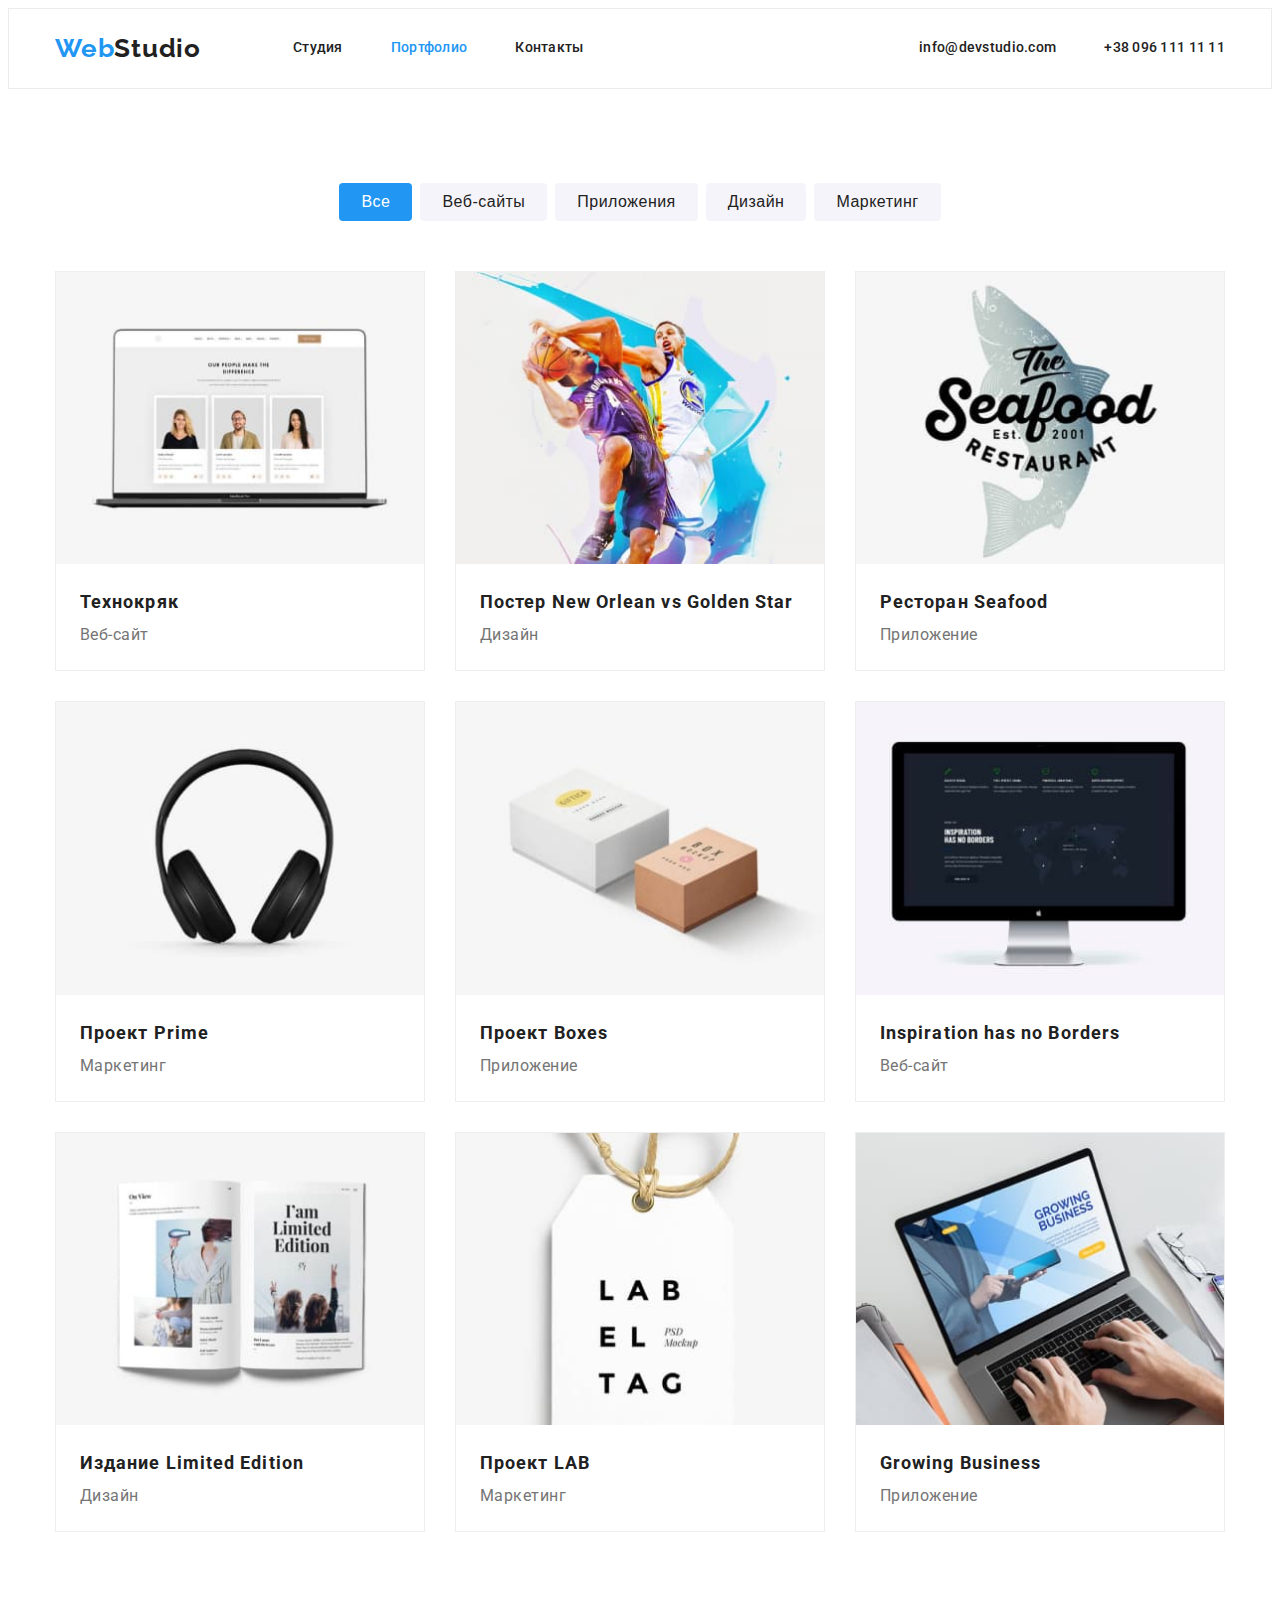
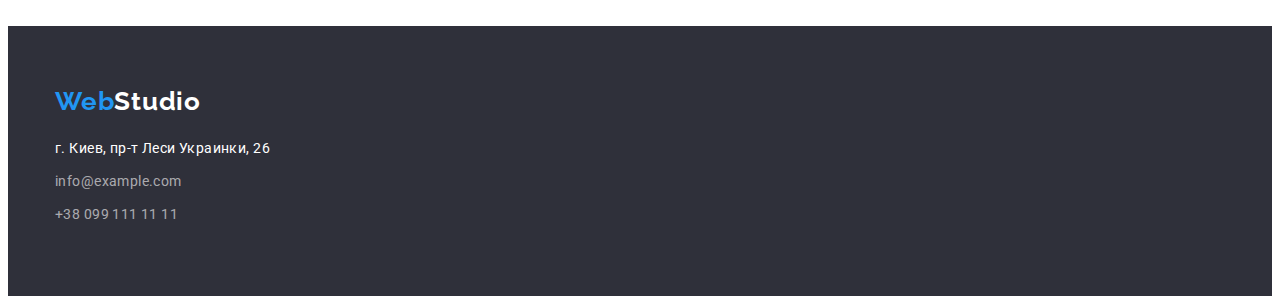
==== portfolio.html @ a5dec6ad "Finish" ====
<!DOCTYPE html>
<html lang="ru">
    <head>
        <meta charset="UTF-8" />
        <meta http-equiv="X-UA-Compatible" content="IE=edge" />
        <meta name="viewport" content="width=device-width, initial-scale=1.0" />
        <title>Document</title>
        <link rel="preconnect" href="https://fonts.gstatic.com" />
        <link
            href="https://fonts.googleapis.com/css2?family=Raleway:wght@700&family=Roboto:wght@400;500;700;900&display=swap"
            rel="stylesheet"
        />
        <link
            rel="stylesheet"
            href="https://cdnjs.cloudflare.com/ajax/libs/modern-normalize/1.1.0/modern-normalize.min.css"
            integrity="sha512-wpPYUAdjBVSE4KJnH1VR1HeZfpl1ub8YT/NKx4PuQ5NmX2tKuGu6U/JRp5y+Y8XG2tV+wKQpNHVUX03MfMFn9Q=="
            crossorigin="anonymous"
            referrerpolicy="no-referrer"
        />
        <link rel="stylesheet" href="./css/styles.css" />
    </head>
    <body>
        <!--Хедер-->
        <header class="header">
            <div class="container header-container">
                <nav class="navigation">
                    <a class="link logo-header" href=""
                        ><span class="header-icon-web">Web</span
                        ><span class="header-icon-studio">Studio</span></a
                    >
                    <ul class="list-item">
                        <li class="list item">
                            <a class="link list-item-link" href="./index.html"
                                >Студия</a
                            >
                        </li>
                        <li class="list item">
                            <a class="link list-item-link-current" href=""
                                >Портфолио</a
                            >
                        </li>
                        <li class="list item">
                            <a class="list-item-link link" href="">Контакты</a>
                        </li>
                    </ul>
                </nav>
                <ul class="list-item info">
                    <li class="list item">
                        <a
                            class="link list-item-link"
                            href="mailto:info@devstudio.com"
                            >info@devstudio.com</a
                        >
                    </li>
                    <li class="list items">
                        <a class="link list-item-link" href="tel:+380961111111"
                            >+38 096 111 11 11</a
                        >
                    </li>
                </ul>
            </div>
        </header>
        <!--Основна частина Портфоліо-->
        <main>
            <section class="main-portfolio container">
                <h1 class="visually-hidden">Скритий заголовок</h1>
                <h2 class="visually-hidden">Приклади наших робіт</h2>
                <ul class="button-class">
                    <li class="list list-button">
                        <button type="button" class="button current">
                            Все
                        </button>
                    </li>
                    <li class="list list-button">
                        <button type="button" class="button">Веб-сайты</button>
                    </li>
                    <li class="list list-button">
                        <button type="button" class="button">Приложения</button>
                    </li>
                    <li class="list list-button">
                        <button type="button" class="button">Дизайн</button>
                    </li>
                    <li class="list list-button">
                        <button type="button" class="button">Маркетинг</button>
                    </li>
                </ul>
                <ul class="network">
                    <li class="list network-item">
                        <a class="link network-link" href=""
                            ><img
                                src="./images/img11.jpg"
                                alt="Приклад вебсайту1"
                                width="370"
                                height="295"
                            />
                            <div class="network-union">
                                <h3 class="portfolio-title">Технокряк</h3>
                                <p class="portfolio-text">Веб-сайт</p>
                            </div>
                        </a>
                    </li>
                    <li class="list network-item">
                        <a class="link network-link" href=""
                            ><img
                                src="./images/img12.jpg"
                                alt="Приклад дизайну2"
                                width="370"
                                height="295"
                            />
                            <div class="network-union">
                                <h3 class="portfolio-title">
                                    Постер
                                    <span lang="en"
                                        >New Orlean vs Golden Star</span
                                    >
                                </h3>
                                <p class="portfolio-text">Дизайн</p>
                            </div>
                        </a>
                    </li>
                    <li class="list network-item">
                        <a class="link network-link" href=""
                            ><img
                                src="./images/img13.jpg"
                                alt="Додаток1"
                                width="370"
                                height="295"
                            />
                            <div class="network-union">
                                <h3 class="portfolio-title">
                                    Ресторан <span lang="en">Seafood</span>
                                </h3>
                                <p class="portfolio-text">Приложение</p>
                            </div>
                        </a>
                    </li>
                    <li class="list network-item">
                        <a class="link network-link" href=""
                            ><img
                                src="./images/img14.jpg"
                                alt="Проект маркетинг2"
                                width="370"
                                height="295"
                            />
                            <div class="network-union">
                                <h3 class="portfolio-title">
                                    Проект <span lang="en">Prime</span>
                                </h3>
                                <p class="portfolio-text">Маркетинг</p>
                            </div>
                        </a>
                    </li>
                    <li class="list network-item">
                        <a class="link network-link" href=""
                            ><img
                                src="./images/img15.jpg"
                                alt="Додаток2"
                                width="370"
                                height="295"
                            />
                            <div class="network-union">
                                <h3 class="portfolio-title">
                                    Проект <span lang="en">Boxes</span>
                                </h3>
                                <p class="portfolio-text">Приложение</p>
                            </div>
                        </a>
                    </li>
                    <li class="list network-item">
                        <a class="link network-link" href=""
                            ><img
                                src="./images/img16.jpg"
                                alt="Приклад вебсайту2"
                                width="370"
                                height="295"
                            />
                            <div class="network-union">
                                <h3 class="portfolio-title">
                                    <span lang="en"
                                        >Inspiration has no Borders</span
                                    >
                                </h3>
                                <p class="portfolio-text">Веб-сайт</p>
                            </div>
                        </a>
                    </li>
                    <li class="list network-item">
                        <a class="link network-link" href=""
                            ><img
                                src="./images/img17.jpg"
                                alt="Приклад дизайну2"
                                width="370"
                                height="295"
                            />
                            <div class="network-union">
                                <h3 class="portfolio-title">
                                    Издание
                                    <span lang="en">Limited Edition</span>
                                </h3>
                                <p class="portfolio-text">Дизайн</p>
                            </div>
                        </a>
                    </li>
                    <li class="list network-item">
                        <a class="link network-link" href=""
                            ><img
                                src="./images/img18.jpg"
                                alt="Проект маркетинг2"
                                width="370"
                                height="295"
                            />
                            <div class="network-union">
                                <h3 class="portfolio-title">
                                    Проект <span lang="en">LAB</span>
                                </h3>
                                <p class="portfolio-text">Маркетинг</p>
                            </div>
                        </a>
                    </li>
                    <li class="list network-item">
                        <a class="link network-link" href=""
                            ><img
                                src="./images/img19.jpg"
                                alt="Додаток3"
                                width="370"
                                height="295"
                            />
                            <div class="network-union">
                                <h3 class="portfolio-title">
                                    <span lang="en">Growing Business</span>
                                </h3>
                                <p class="portfolio-text">Приложение</p>
                            </div>
                        </a>
                    </li>
                </ul>
            </section>
        </main>
        <!--Футер-->
        <footer class="footer">
            <div class="container footer-container">
                <a class="link logo-footer" href=""
                    ><span class="header-icon-web">Web</span>Studio</a
                >
                <address class="footer-list">
                    <ul>
                        <li class="list">
                            <a
                                class="link footer-link location"
                                href="https://goo.gl/maps/nv5SZCN8T1ZSqGjS6"
                                target="_blank"
                                rel="noopener noreferrer"
                                >г. Киев, пр-т Леси Украинки, 26</a
                            >
                        </li>
                        <li class="list">
                            <a
                                class="link footer-link"
                                href="mailto:info@example.com"
                                >info@example.com</a
                            >
                        </li>
                        <li class="list">
                            <a class="link footer-link" href="tel:+380991111111"
                                >+38 099 111 11 11</a
                            >
                        </li>
                    </ul>
                </address>
            </div>
        </footer>
    </body>
</html>
---- css/styles.css ----
:root {
    --main-font: 'Roboto', sans-serif;
    --secondary-font: 'Raleway', sans-serif;
    --main-color: #212121;
    --secondary-color: #ffffff;
    --accent-color: #2196f3;
    --p-text-color: #757575;
    --hero-footer-color: #2f303a;
    --our-team-color: #f5f4fa;
    --footer-link-color: rgba(255, 255, 255, 0.6);
    --button-color: #f5f4fa;
    --header-border-color: #ececec;
    --network-border-color: #eeeeee;
}

html {
    box-sizing: border-box;
}

*,
*::after,
*::before {
    box-sizing: inherit;
}

h1,
h2,
h3,
h4,
h5,
h6,
p {
    margin-top: 0;
    margin-bottom: 0;
}

img {
    display: block;
    max-width: 100%;
    height: auto;
}

ul,
ol {
    margin-top: 0;
    margin-bottom: 0;
    padding-left: 0;
}

.list {
    list-style: none;
}

.link {
    text-decoration: none;
    color: inherit;
}

body {
    font-family: var(--main-font);
    background-color: var(--secondary-color);
    color: var(--main-color);
}

.container {
    width: 1200px;
    margin: 0 auto;
    padding-left: 15px;
    padding-right: 15px;
}

/*Стилізація хедера*/

.header {
    border: 1px solid var(--header-border-color);
}

.header,
.works {
    background-color: var(--secondary-color);
}

.header-container {
    display: flex;
    align-items: center;
    height: 100%;
}

.navigation {
    display: flex;
    align-items: center;
}

.logo-header {
    display: block;
    font-family: var(--secondary-font);
    font-weight: 700;
    font-size: 26px;
    line-height: 1.19;
    letter-spacing: 0.03em;
    color: var(--secondary-color);
    margin-right: 92px;
    padding-top: 24px;
    padding-bottom: 24px;
}

.header-icon-web {
    color: var(--accent-color);
}

.header-icon-studio {
    color: var(--main-color);
}

.list-item-link {
    display: block;
    padding-top: 24px;
    padding-bottom: 24px;
    color: var(--main-color);
}

.list-item-link-current {
    color: var(--accent-color);
    padding-top: 24px;
    padding-bottom: 24px;
}

.list-item-link:hover,
.list-item-link:focus {
    color: var(--accent-color);
}

.list-item {
    display: flex;
    align-items: center;
    font-weight: 500;
    font-size: 14px;
    line-height: 1.14;
    letter-spacing: 0.02em;
}

.item:not(:last-child) {
    margin-right: 48px;
}

.info {
    margin-left: auto;
}

/*Стилізація мейна вебстудії*/
/*Герой*/

.hero {
    padding-top: 200px;
    padding-bottom: 280px;
    background-color: var(--hero-footer-color);
    text-align: center;
}

.hero-container {
    width: 696px;
}

.hero-title {
    font-weight: 900;
    font-size: 44px;
    line-height: 1.36;
    text-align: center;
    letter-spacing: 0.06em;
    text-transform: uppercase;
    color: var(--secondary-color);
}

.hero-push {
    border: none;
    padding: 10px 30px;
    border-radius: 4px;
    background-color: var(--accent-color);
    font-weight: 700;
    font-size: 16px;
    line-height: 1.88;
    align-items: center;
    text-align: center;
    letter-spacing: 0.06em;
    color: var(--secondary-color);
    cursor: pointer;
    margin-top: 30px;
}

/*Секція plus*/

.plus {
    padding-top: 94px;
    padding-bottom: 47px;
}

.visually-hidden {
    position: absolute;
    clip: rect(0 0 0 0);
    width: 1px;
    height: 1px;
    margin: -1px;
}

.plus {
    background-color: var(--secondary-color);
}

.plus-list {
    display: flex;
    align-items: center;
}

.plus-list-menu {
    width: 270px;
}

.plus-list-menu:not(:last-child) {
    margin-right: 30px;
}

.plus-title {
    margin-bottom: 15px;
    font-weight: 700;
    font-size: 14px;
    line-height: 1.14;
    letter-spacing: 0.03em;
    text-transform: uppercase;
}

.plus-text {
    text-align: justify;
    font-weight: 400;
    font-size: 14px;
    line-height: 1.71;
    letter-spacing: 0.03em;
    color: var(--p-text-color);
}

/*Секція works*/

.works {
    padding-top: 94px;
    padding-bottom: 94px;
}

.second-title-team,
.second-title-work {
    font-weight: 700;
    font-size: 36px;
    line-height: 1.17;
    text-align: center;
    letter-spacing: 0.03em;
}

.second-title-work,
.second-title-team {
    margin-bottom: 50px;
}

.work-container {
    padding-top: 47px;
    padding-bottom: 94px;
}

.work-list {
    display: flex;
    align-items: center;
}

.work-item {
    width: 370px;
}

.work-item:not(:last-child) {
    margin-right: 30px;
}

/*Секція our-team*/

.our-team {
    padding-top: 94px;
    padding-bottom: 94px;
    background-color: var(--our-team-color);
}

.team-list {
    display: flex;
    align-items: center;
}

.team-item {
    text-align: center;
    width: 270px;
}

.team-item:not(:last-child) {
    margin-right: 30px;
}

.third-title {
    font-weight: 500;
    margin-top: 30px;
    margin-bottom: 10px;
}

.third-text {
    font-weight: 400;
    color: var(--p-text-color);
}

.united {
    font-size: 16px;
    line-height: 1.19;
    letter-spacing: 0.03em;
}

/*Стилізація мейна Портфоліо*/

.main-portfolio {
    padding-top: 94px;
    padding-bottom: 94px;
}

.button-class {
    display: flex;
    justify-content: center;
    align-items: center;
    font-family: inherit;
    margin-bottom: 50px;
}

.list-button:not(:last-child) {
    margin-right: 8px;
}

.button {
    padding: 6px 22px;
    font-weight: 500;
    font-size: 16px;
    line-height: 1.63;
    text-align: center;
    letter-spacing: 0.03em;
    color: var(--main-color);
    cursor: pointer;
    border-radius: 4px;
    border: none;
    background: var(--button-color);
}
.current {
    color: var(--secondary-color);
    background-color: var(--accent-color);
}

.button:hover,
.button:focus {
    color: var(--secondary-color);
    background-color: var(--accent-color);
}

.network {
    display: flex;
    align-items: center;
    flex-wrap: wrap;
}

.network-union {
    padding: 20px 24px;
}

.network-item {
    flex-basis: calc((100% - 60px) / 3);
    border: 1px solid var(--network-border-color);
}

.network-item:not(:nth-child(3n)) {
    margin-right: 30px;
}

.network-item {
    margin-bottom: 30px;
}

.network-item:nth-last-child(-n + 3) {
    margin-bottom: 0;
}

.portfolio-title {
    font-weight: 700;
    font-size: 18px;
    line-height: 2;
    letter-spacing: 0.06em;
    color: var(--main-color);
}

.portfolio-text {
    font-weight: 400;
    font-size: 16px;
    line-height: 1.88;
    letter-spacing: 0.03em;
    color: var(--p-text-color);
}

/*Стилізація футера*/
.footer {
    background-color: var(--hero-footer-color);
    padding-top: 60px;
    padding-bottom: 60px;
}

.footer-container {
    padding-left: 15px;
    padding-right: 15px;
}
.footer-link {
    display: block;
    margin-bottom: 9px;
    font-weight: 400;
    font-size: 14px;
    line-height: 1.71;
    letter-spacing: 0.03em;
    color: var(--footer-link-color);
}
.location {
    color: var(--secondary-color);
}

.logo-footer {
    display: block;
    margin-bottom: 20px;
    font-family: var(--secondary-font);
    font-weight: 700;
    font-size: 26px;
    line-height: 1.19;
    letter-spacing: 0.03em;
    color: var(--secondary-color);
}

.footer-link:hover,
.footer-link:focus {
    color: var(--accent-color);
}

.footer-list {
    font-style: normal;
}
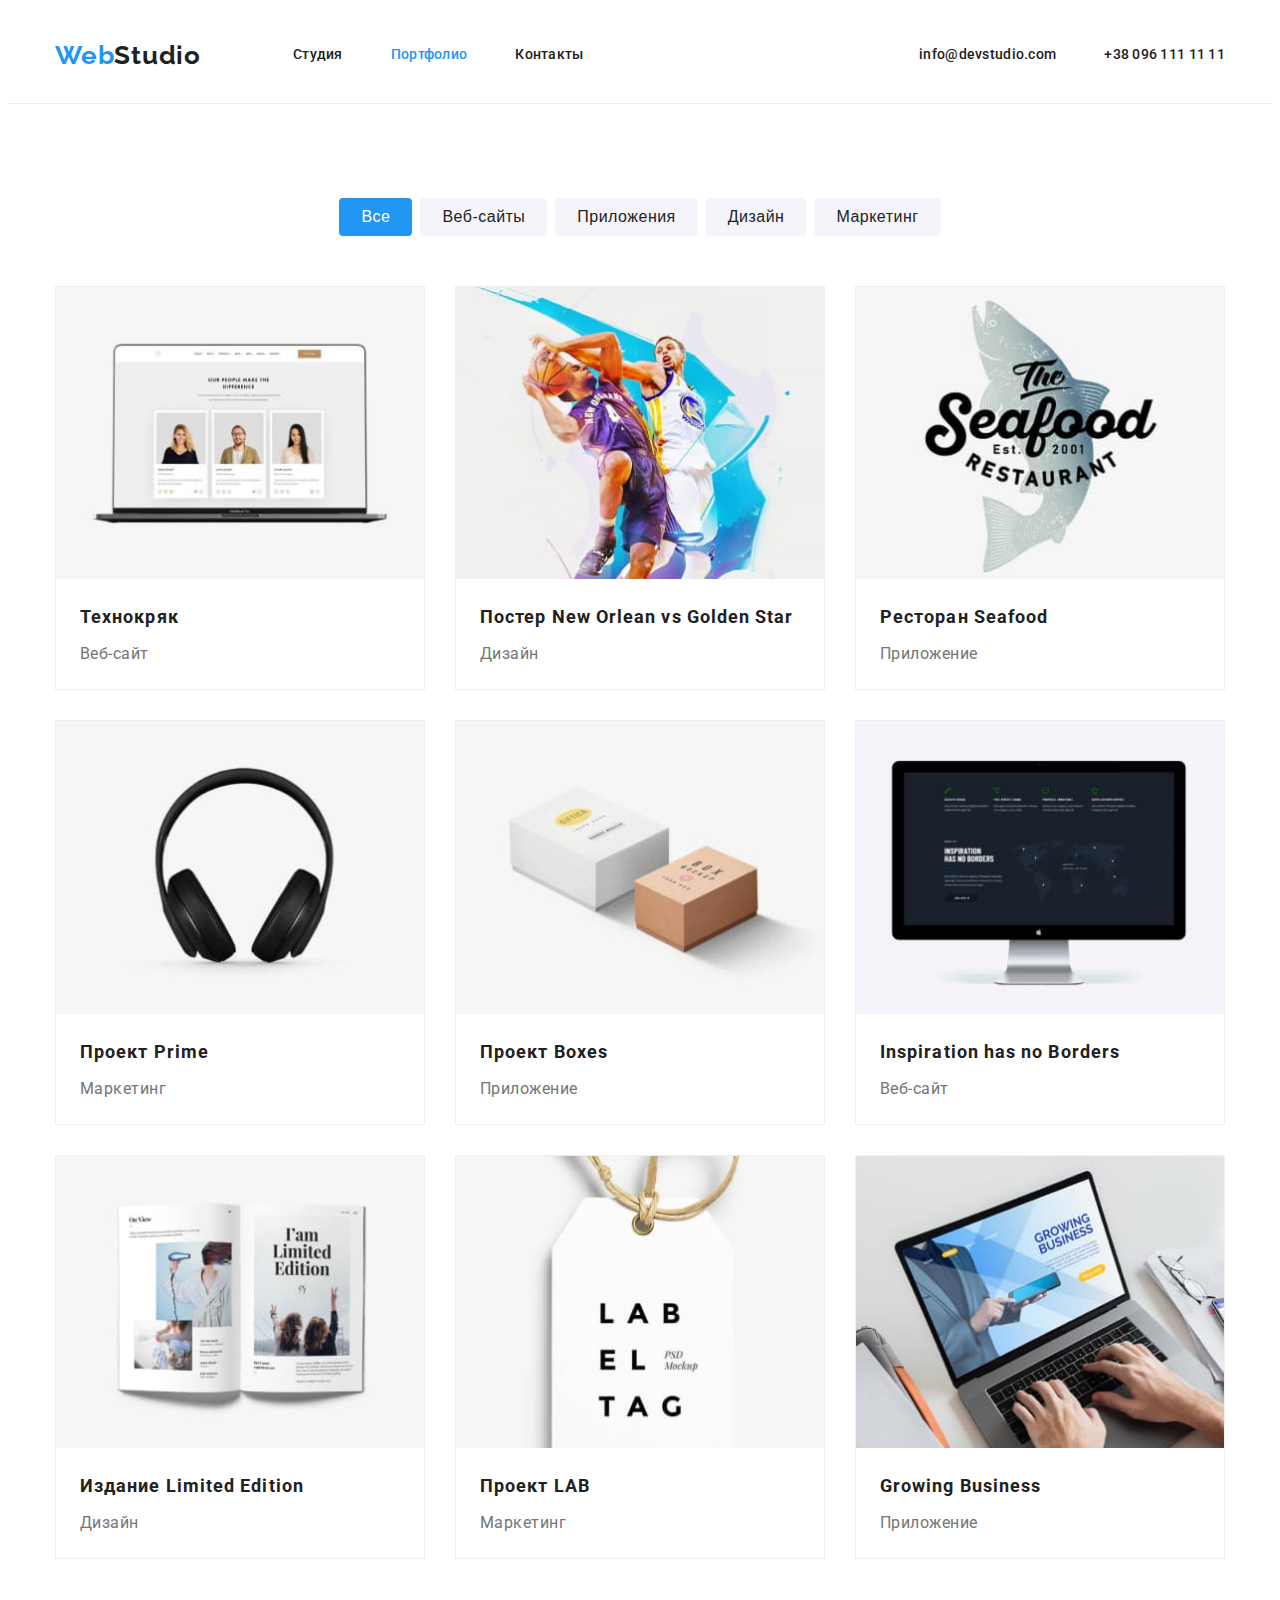
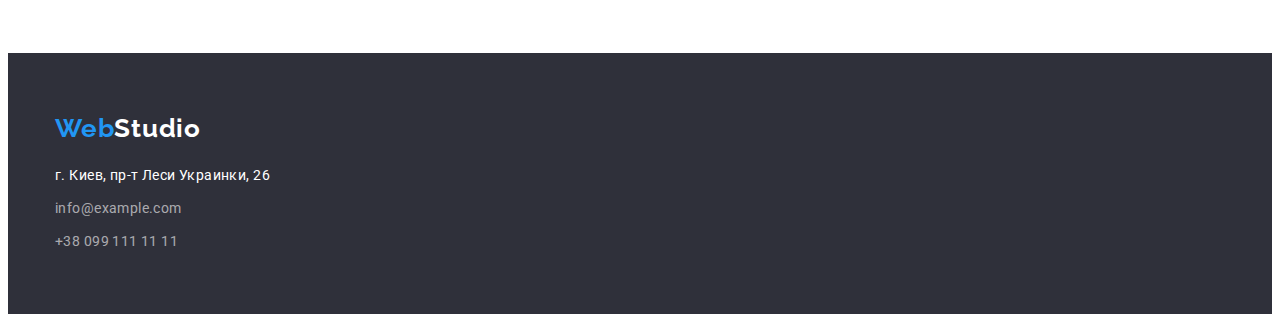
==== commit 3d669494: "коригування футера портфоліо" ====
--- a/portfolio.html
+++ b/portfolio.html
@@ -244,7 +244,7 @@
                 >
                 <address class="footer-list">
                     <ul>
-                        <li class="list">
+                        <li class="list footer-list-menu">
                             <a
                                 class="link footer-link location"
                                 href="https://goo.gl/maps/nv5SZCN8T1ZSqGjS6"
@@ -253,14 +253,14 @@
                                 >г. Киев, пр-т Леси Украинки, 26</a
                             >
                         </li>
-                        <li class="list">
+                        <li class="list footer-list-menu">
                             <a
                                 class="link footer-link"
                                 href="mailto:info@example.com"
                                 >info@example.com</a
                             >
                         </li>
-                        <li class="list">
+                        <li class="list footer-list-menu">
                             <a class="link footer-link" href="tel:+380991111111"
                                 >+38 099 111 11 11</a
                             >
--- a/css/styles.css
+++ b/css/styles.css
@@ -72,7 +72,7 @@
 /*Стилізація хедера*/
 
 .header {
-    border: 1px solid var(--header-border-color);
+    border-bottom: 1px solid var(--header-border-color);
 }
 
 .header,
@@ -83,7 +83,6 @@
 .header-container {
     display: flex;
     align-items: center;
-    height: 100%;
 }
 
 .navigation {
@@ -100,8 +99,8 @@
     letter-spacing: 0.03em;
     color: var(--secondary-color);
     margin-right: 92px;
-    padding-top: 24px;
-    padding-bottom: 24px;
+    padding-top: 32px;
+    padding-bottom: 32px;
 }
 
 .header-icon-web {
@@ -114,15 +113,15 @@
 
 .list-item-link {
     display: block;
-    padding-top: 24px;
-    padding-bottom: 24px;
+    padding-top: 32px;
+    padding-bottom: 32px;
     color: var(--main-color);
 }
 
 .list-item-link-current {
     color: var(--accent-color);
-    padding-top: 24px;
-    padding-bottom: 24px;
+    padding-top: 32px;
+    padding-bottom: 32px;
 }
 
 .list-item-link:hover,
@@ -152,7 +151,7 @@
 
 .hero {
     padding-top: 200px;
-    padding-bottom: 280px;
+    padding-bottom: 200px;
     background-color: var(--hero-footer-color);
     text-align: center;
 }
@@ -229,7 +228,6 @@
 }
 
 .plus-text {
-    text-align: justify;
     font-weight: 400;
     font-size: 14px;
     line-height: 1.71;
@@ -240,7 +238,7 @@
 /*Секція works*/
 
 .works {
-    padding-top: 94px;
+    padding-top: 47px;
     padding-bottom: 94px;
 }
 
@@ -279,7 +277,6 @@
 /*Секція our-team*/
 
 .our-team {
-    padding-top: 94px;
     padding-bottom: 94px;
     background-color: var(--our-team-color);
 }
@@ -294,13 +291,21 @@
     width: 270px;
 }
 
-.team-item:not(:last-child) {
+.team-item {
     margin-right: 30px;
+    background-color: var(--secondary-color);
+}
+
+.team-item:last-child {
+    margin-right: 0;
+}
+
+.team-description {
+    padding: 30px 30px;
 }
 
 .third-title {
     font-weight: 500;
-    margin-top: 30px;
     margin-bottom: 10px;
 }
 
@@ -391,6 +396,7 @@
     line-height: 2;
     letter-spacing: 0.06em;
     color: var(--main-color);
+    margin-bottom: 4px;
 }
 
 .portfolio-text {
@@ -412,15 +418,19 @@
     padding-left: 15px;
     padding-right: 15px;
 }
+
+.footer-list-menu:not(:last-child) {
+    margin-bottom: 9px;
+}
+
 .footer-link {
-    display: block;
-    margin-bottom: 9px;
     font-weight: 400;
     font-size: 14px;
     line-height: 1.71;
     letter-spacing: 0.03em;
     color: var(--footer-link-color);
 }
+
 .location {
     color: var(--secondary-color);
 }
